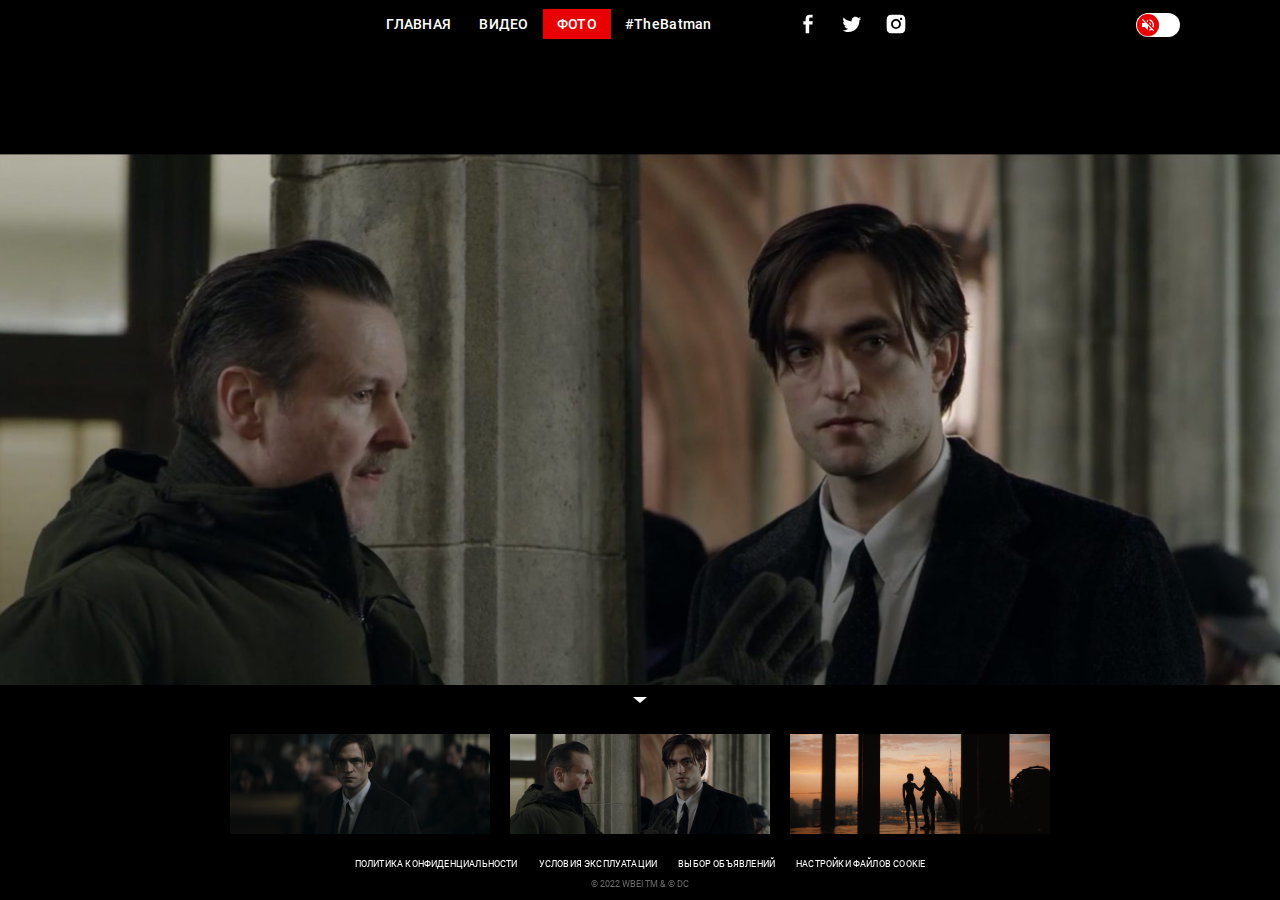
==== photo.html @ 4c5f88ce "add video and photo" ====
<!DOCTYPE html>
<html lang="ru">
<head>
    <meta charset="UTF-8">
    <meta http-equiv="X-UA-Compatible" content="IE=edge">
    <meta name="viewport" content="width=device-width, initial-scale=1.0">
    <title>The Batman</title>
    <link rel="preload" href="fonts/roboto-v29-latin_cyrillic-regular.woff2" as="font" type="font/woff2" crossorigin>
    <link rel="preload" href="fonts/roboto-v29-latin_cyrillic-500.woff2" as="font" type="font/woff2" crossorigin>

    <link rel="stylesheet" href="style/normalize.css">
    <link rel="stylesheet" href="style/swiper-bundle.min.css">

    <link rel="stylesheet" href="style/style.css">

    <!-- defer -- скрипт загружается параллельно вёрстке -->
    <script defer src="js/swiper-bundle.min.js"></script>
    <script defer src="js/script.js"></script>
</head>
<body>
    <header class="header">
        <button class="burger"></button>

        <nav class="header__navigation navigation">
            <button class="navigation__close"></button>

            <ul class="navigation__list">
                <li class="navigation__item">
                    <a href="index.html" class="navigation__link">Главная</a>
                </li>
                <li class="navigation__item">
                    <a href="video.html" class="navigation__link">Видео</a>
                </li>
                <li class="navigation__item">
                    <a class="navigation__link navigation__link_active">Фото</a>
                </li>
            </ul>
            <p class="header__hashtag">#TheBatman</p>
            <ul class="header__social social">
                <li class="social__item">
                    <a href="" class=" social__link social__link_fb"></a>
                </li>
                <li class="social__item">
                    <a href="" class="social__link social__link_twitter"></a>
                </li>
                <li class="social__item social__link">
                    <a href="" class="social__link social__link_instagram"></a>
                </li>
            </ul>
        </nav>
        <div class="mute">
            <input class="mute__checkbox" type="checkbox" id="mute">
            <label for="mute" class="mute__label"></label>
        </div>

    </header>

    <main class="main main_slider">
        <div class="slider-main swiper">
            <ul class="slider-main__list swiper-wrapper">
                <li class="slider-main__item swiper-slide">
                    <img src="photo/photo01.jpg" alt="фото" class="slider-main__img">
                </li>
                <li class="slider-main__item swiper-slide">
                    <img src="photo/photo02.jpg" alt="фото" class="slider-main__img">
                </li>
                <li class="slider-main__item swiper-slide">
                    <img src="photo/photo03.jpg" alt="фото" class="slider-main__img">
                </li>
            </ul>
        </div>

        <div class="pagination ">
            <button class="pagination__arrow"></button>

            <div class="slider-thumbs swiper">
                <ul class="slider-thumbs__list swiper-wrapper">
                    <li class="slider-thumbs__item swiper-slide">
                        <img src="photo/photo01-thumbs.jpg" alt="фото" class="slider-thumbs__img" width="260" height="100">
                    </li>
                    <li class="slider-thumbs__item swiper-slide">
                        <img src="photo/photo02-thumbs.jpg" alt="фото" class="slider-thumbs__img" width="260" height="100">
                    </li>
                    <li class="slider-thumbs__item swiper-slide">
                        <img src="photo/photo03-thumbs.jpg" alt="фото" class="slider-thumbs__img" width="260" height="100">
                    </li>
                </ul>
            </div>
        </div>

    </main>

    <footer class="footer">
        <ul class="footer__links">
            <li class="footer__item"><a href="#" class="footer__link">Политика конфиденциальности</a></li>
            <li class="footer__item"><a href="#" class="footer__link">Условия эксплуатации</a></li>
            <li class="footer__item"><a href="#" class="footer__link">Выбор объявлений</a></li>
            <li class="footer__item"><a href="#" class="footer__link">Настройки файлов&nbspcookie</a></li>
        </ul>
        <p class="footer__copyright">© 2022 WBEI TM & © DC</p>
    </footer>
</body>
</html>
---- style/style.css ----
@font-face {
    font-family: Roboto;
    font-weight: 400;
    font-display: swap;
    src: local('Roboto'), url('../fonts/roboto-v29-latin_cyrillic-regular.woff2') format('woff2'),
    url('../fonts/roboto-v29-latin_cyrillic-regular.woff') format('woff');
}

@font-face {
    font-family: Roboto;
    font-weight: 500;
    font-display: swap;
    src: local('Roboto'), url('../fonts/roboto-v29-latin_cyrillic-500.woff2') format('woff2'),
    url('../fonts/roboto-v29-latin_cyrillic-500.woff') format('woff');
}

html {
    box-sizing: border-box;
}

*, *::after, *::before{
    box-sizing: inherit;
}

body {
    height: 100vh;
    min-width: 320px;
    font-family: Roboto, sans-serif;
    background-color: #000000;
    color: #ffffff;
    display: flex;
    flex-direction: column;
    justify-content: space-between;
}

img {
    max-width: 100%;
    height: auto;
}

button {
    padding: 0;
    cursor: pointer;
}

a {
    color: inherit;
    text-decoration: none;
}

ul {
    list-style: none;
    margin: 0;
    padding: 0;
}

h1, h2, h3, p {
    margin: 0;
}

.header {
    position: relative;
    padding-top: 9px;
    padding-bottom: 9px;
    height: 50px;
}

.navigation {
    display: flex;
    justify-content: center;
    align-items: center;
    font-weight: 500;
    font-size: 14px;
    line-height: 16px;
    letter-spacing: 0.02em;
}

.navigation__list {
    display: flex;
    text-transform: uppercase;
}

.navigation__link {
    display: block;
    padding: 7px 14px;
}

.navigation__link_active {
    background-color: #e90000;
}

.header__hashtag {
    padding: 7px 14px;
    margin-right: 70px;
}

.social {
    display: flex;
}

.social__link {
    display: block;
    width: 24px;
    height: 24px;
}

.social__link:hover {
    color: #e90000
}

.social__item {
    margin-right: 20px;
}

.social__item:last-child {
    margin-right: 0;
}

.social__link_fb {
    background-image: url('../img/fb.svg');
}
.social__link_twitter {
    background-image: url('../img/twitter.svg');
}
.social__link_instagram {
    background-image: url('../img/instagram.svg');
}

.burger {
    display: none;
}

.mute {
    position: absolute;
    right: 100px;
    top: 50%;
    transform: translateY(-50%);
    width: 44px;
    height: 24px;
    overflow: hidden;
    background-color: #ffffff;
    border-radius: 30px;
}

.mute__checkbox {
    position: relative;
    width: 100%;
    height: 100%;
    padding: 0;
    margin: 0;
    opacity: 0;
    cursor: pointer;
    z-index: 3;
}

.mute__label::before, 
.mute__label::after {
    content: '';
    position: absolute;
    top: 1px;
    left: 1px;
    display: block;
    height: 22px;
    width: 22px;
    border-radius: 50%;
    background-color: #E90000;
    box-shadow: 0px 1px 1px rgba(69, 2, 2, 0.3);
    transition: left 0.3s ease-in-out, right 0.3s ease-in-out;
    background-position: center;
    background-repeat: no-repeat;
}

.mute__label::before {
    background-image: url('../img/volume_off.svg');
}

.mute__label::after {
    background-image: url('../img/volume_up.svg');
    right: -22px;
    left: auto;
}

.mute__checkbox:checked+.mute__label::before {
    left: -22px;
}

.mute__checkbox:checked+.mute__label::after {
    right: 1px;
}

.navigation__close {
    display: none;
}

.main {
    flex-grow: 1;
    position: relative;
}


.main_index {
    display: flex;
    align-items: center;
    padding-left: 180px;
    background-image: url('../img/bg.jpg');
    background-position: top;
    background-size: cover;
}

.logo {
    animation: zoomIn 1s;
}

@keyframes zoomIn {
    from {
        transform: scale3d(0,0,0);
    }
}

.footer {
    min-height: 50px;
    position: relative;
    z-index: 500;
    padding: 10px 20px;
    font-size: 9px;
    line-height: 11px;
    text-transform: uppercase;
    display: flex;
    flex-direction: column;
    align-items: center;
    text-align: center;
}

.footer__links {
    display: flex;
    letter-spacing: 0.02em;
    margin-bottom: 9px;
}

.footer__item {
    margin-right: 21px;
}

.footer__item:last-child {
    margin-right: 0px;
}

.footer__copyright {
    color: #6A6A6A;
}

.main_slider {
    height: calc(100% - 70px - 50px);
}

.slider-main {
    height: 100%;
}

.slider-main__item {
    display: flex;
    align-items: center;
    justify-content: center;
}

.pagination {
    z-index: 400;
    position: absolute;
    bottom: 0;
    left: 0;
    right: 0;
    background-color: #000000;
    max-height: 164px;
    padding: 12px 20px 17px;
}

.pagination__arrow {
    display: block;
    margin: 0 auto 25px;
    width: 0;
    height: 0;
    border-left: 7px solid transparent;
    border-right: 7px solid transparent;
    border-top: 6px solid #ffffff;
    border-bottom: 6px solid transparent;
    background-color: transparent;
    transition: border-color 0.3s ease-in-out;
}

.pagination__arrow:hover {
    border-top-color: #E90000;
}

.slider-thumbs {
    max-width: 820px;
}

.slider-thumbs__img {
    max-height: 100px;
    width: auto;
}


.slider-main__video,
.slider-main__img {
    height: 100%;
    width: 100%;
    object-fit: contain;
}


@media (max-width: 1024px) {
    .mute {
        right: 20px;
    }

    .main_index {
        padding-left: 60px;
    }
}

@media (max-width: 790px) {
    .header {
        display: flex;
        align-items: center;
        padding-left: 20px;
        padding-right: 20px;
    }

    .burger {
        display: block;
        width: 20px;
        height: 12px;
        background-color: transparent;
        background-image: url('../img/menu.svg');
        border: none;
    }

    .navigation {
        position: fixed;
        top: 0;
        left: 0;
        bottom: 0;
        width: 240px;
        transform: translateX(-240px);
        background-color: #260707;
        flex-direction: column;
        justify-content: flex-start;
        padding-top: 90px;
        text-align: center;
        align-items: stretch;
        transition: transform 0.3s ease-in-out;
    }

    .navigation_active {
        transform: translateX(0);
    }

    .navigation__list {
        flex-direction: column;
        margin-right: 0;
        gap: 6px;
        margin-bottom: 6px;
    }

    .navigation__link {
        padding-top: 12px;
        padding-bottom: 12px;
    }

    .header__hashtag {
        margin-right: 0;
        margin-bottom: 40px;
    }

    .navigation__close {
        position: absolute;
        display: block;
        top: 20px;
        left: 20px;
        width: 16px;
        height: 16px;
        background-image: url('../img/close.svg');
        background-color: transparent;
        border: none;
    }

    .social {
        justify-content: center;
    }
    
    .main_index {
        padding-left: 50px;
    }

    .logo {
        width: 280px;
    }

    .footer__item {
        margin-right: 14px;
    }
    
    .footer__item:last-child {
        margin-right: 0px;
    }
}

@media (max-width: 680px) {
    .logo {
        width: 230px;
    }
}

@media (max-width: 580px) {

    .main_index {
        align-items: flex-end;
        justify-content: center;
        padding-bottom: 64px;
        padding-left: 0;
        background-image: linear-gradient(0.11deg, rgba(0, 0, 0, 0.76) 32.14%, rgba(255, 0, 0, 0) 72.56%), url('../img/bg_m.jpg');
    }

    .logo {
        width: 125px;
    }

    .footer {
        font-size: 6px;
        line-height: 7px;
    }

    .pagination__arrow {
        margin-bottom: 6px;
    }

    .pagination {
        max-height: 80px;
    }
    
    .slider-thumbs {
        max-width: 280px;
    }


}
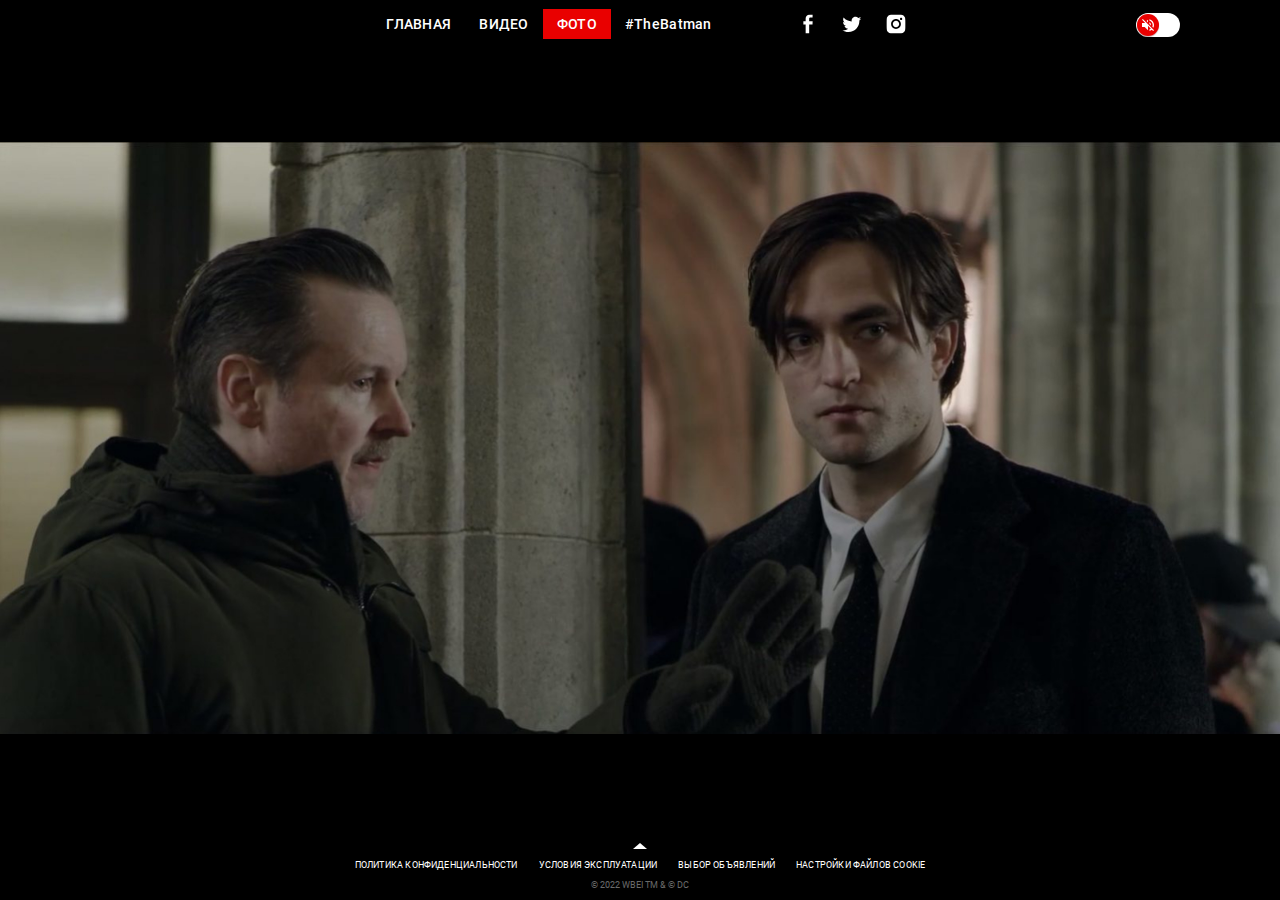
==== commit 3db73cdd: "add js" ====
--- a/photo.html
+++ b/photo.html
@@ -5,6 +5,8 @@
     <meta http-equiv="X-UA-Compatible" content="IE=edge">
     <meta name="viewport" content="width=device-width, initial-scale=1.0">
     <title>The Batman</title>
+    <link rel="icon" href="img/icon.png" type="image/png">
+
     <link rel="preload" href="fonts/roboto-v29-latin_cyrillic-regular.woff2" as="font" type="font/woff2" crossorigin>
     <link rel="preload" href="fonts/roboto-v29-latin_cyrillic-500.woff2" as="font" type="font/woff2" crossorigin>
 
@@ -67,6 +69,9 @@
                 <li class="slider-main__item swiper-slide">
                     <img src="photo/photo03.jpg" alt="фото" class="slider-main__img">
                 </li>
+                <li class="slider-main__item swiper-slide">
+                    <img src="photo/photo04.jpg" alt="фото" class="slider-main__img">
+                </li>
             </ul>
         </div>
 
@@ -83,6 +88,9 @@
                     </li>
                     <li class="slider-thumbs__item swiper-slide">
                         <img src="photo/photo03-thumbs.jpg" alt="фото" class="slider-thumbs__img" width="260" height="100">
+                    </li>
+                    <li class="slider-thumbs__item swiper-slide">
+                        <img src="photo/photo04-thumbs.jpg" alt="фото" class="slider-thumbs__img" width="260" height="100">
                     </li>
                 </ul>
             </div>
--- a/style/style.css
+++ b/style/style.css
@@ -66,6 +66,7 @@
 }
 
 .navigation {
+    z-index: 600;
     display: flex;
     justify-content: center;
     align-items: center;
@@ -209,6 +210,7 @@
 
 .logo {
     animation: zoomIn 1s;
+    image-rendering: optimizeQuality;
 }
 
 @keyframes zoomIn {
@@ -218,7 +220,7 @@
 }
 
 .footer {
-    min-height: 50px;
+    height: 50px;
     position: relative;
     z-index: 500;
     padding: 10px 20px;
@@ -250,7 +252,9 @@
 }
 
 .main_slider {
-    height: calc(100% - 70px - 50px);
+    height: calc(100% - 50px - 50px);
+    overflow: hidden;
+    padding-bottom: 25px;
 }
 
 .slider-main {
@@ -259,47 +263,63 @@
 
 .slider-main__item {
     display: flex;
-    align-items: center;
+    /* align-items: center; */
     justify-content: center;
 }
 
 .pagination {
     z-index: 400;
     position: absolute;
-    bottom: 0;
+    top: calc(100% - 25px);
     left: 0;
     right: 0;
     background-color: #000000;
-    max-height: 164px;
+    height: 164px;
     padding: 12px 20px 17px;
+    transform: translateY(0);
+    /* transition: transform 0.5s ease-in-out; */
+    transition: top 0.5s ease-in-out;
+    /* оптимизация свойства top при анимации */
+    will-change: top;
+}
+
+.pagination_active {
+    top: calc(100% - 164px);
+    /* transform: translateY(); */
 }
 
 .pagination__arrow {
     display: block;
-    margin: 0 auto 25px;
     width: 0;
     height: 0;
+    margin: 0 auto 25px;
     border-left: 7px solid transparent;
     border-right: 7px solid transparent;
+    border-top: 6px solid transparent;
+    border-bottom: 6px solid #ffffff;
+    background-color: transparent;
+    transition: border-color 0.3s ease-in-out;
+}
+
+.pagination_active .pagination__arrow {
     border-top: 6px solid #ffffff;
     border-bottom: 6px solid transparent;
-    background-color: transparent;
-    transition: border-color 0.3s ease-in-out;
 }
 
 .pagination__arrow:hover {
+    border-bottom-color: #E90000;
+    border-top-color: transparent;
+}
+
+.pagination_active .pagination__arrow:hover {
     border-top-color: #E90000;
-}
+    border-bottom-color: transparent;
+}
+
 
 .slider-thumbs {
     max-width: 820px;
 }
-
-.slider-thumbs__img {
-    max-height: 100px;
-    width: auto;
-}
-
 
 .slider-main__video,
 .slider-main__img {
@@ -307,6 +327,16 @@
     width: 100%;
     object-fit: contain;
 }
+
+.slider-thumbs__img {
+    max-height: 100px;
+    object-fit: cover;
+}
+
+.slider-thumbs__item {
+    cursor: pointer;
+}
+
 
 
 @media (max-width: 1024px) {
@@ -339,10 +369,10 @@
     .navigation {
         position: fixed;
         top: 0;
-        left: 0;
+        left: -240px;
         bottom: 0;
         width: 240px;
-        transform: translateX(-240px);
+        transform: translateX(0);
         background-color: #260707;
         flex-direction: column;
         justify-content: flex-start;
@@ -353,7 +383,7 @@
     }
 
     .navigation_active {
-        transform: translateX(0);
+        transform: translateX(240px);
     }
 
     .navigation__list {
@@ -436,12 +466,19 @@
     }
 
     .pagination {
-        max-height: 80px;
+        height: 80px;
+    }
+
+    .pagination_active {
+        top: calc(100% - 80px);
     }
     
     .slider-thumbs {
         max-width: 280px;
     }
 
+    .slider-thumbs__img {
+        max-height: 36px;
+    }
 
 }   
